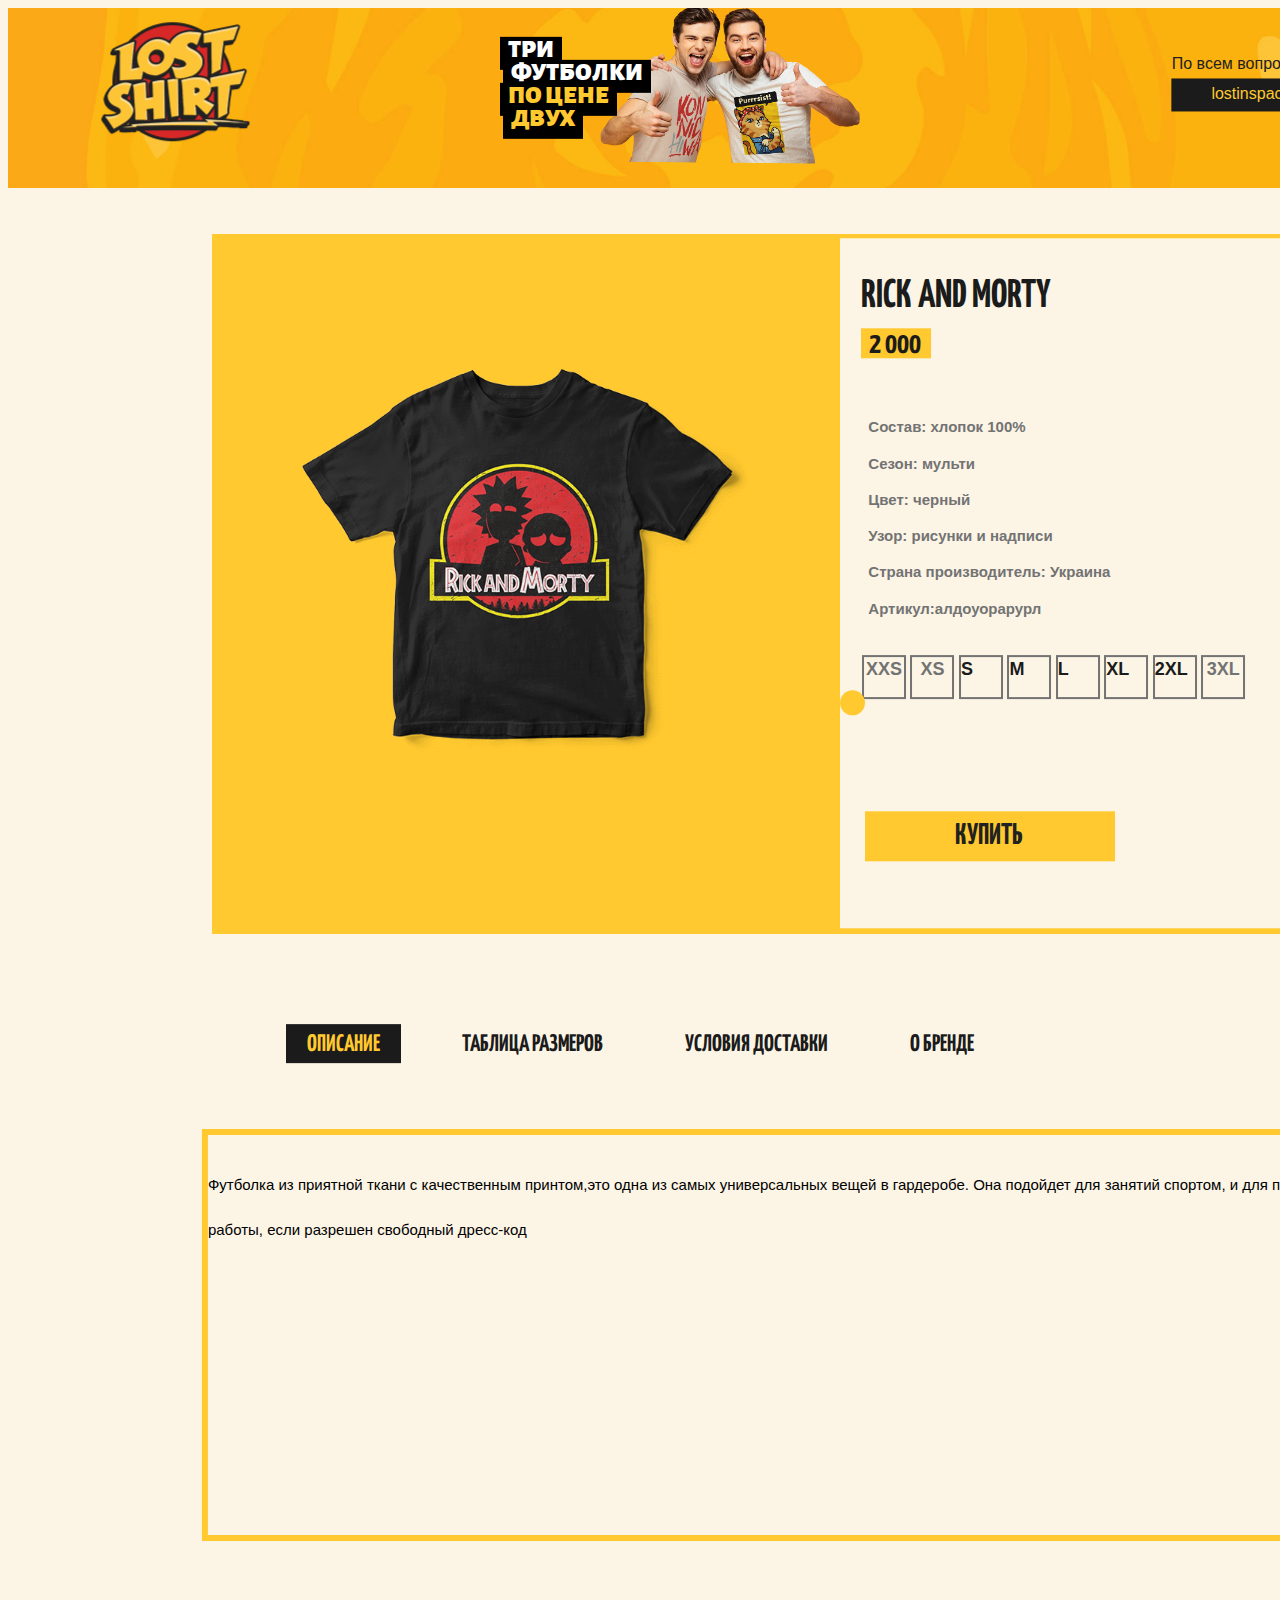
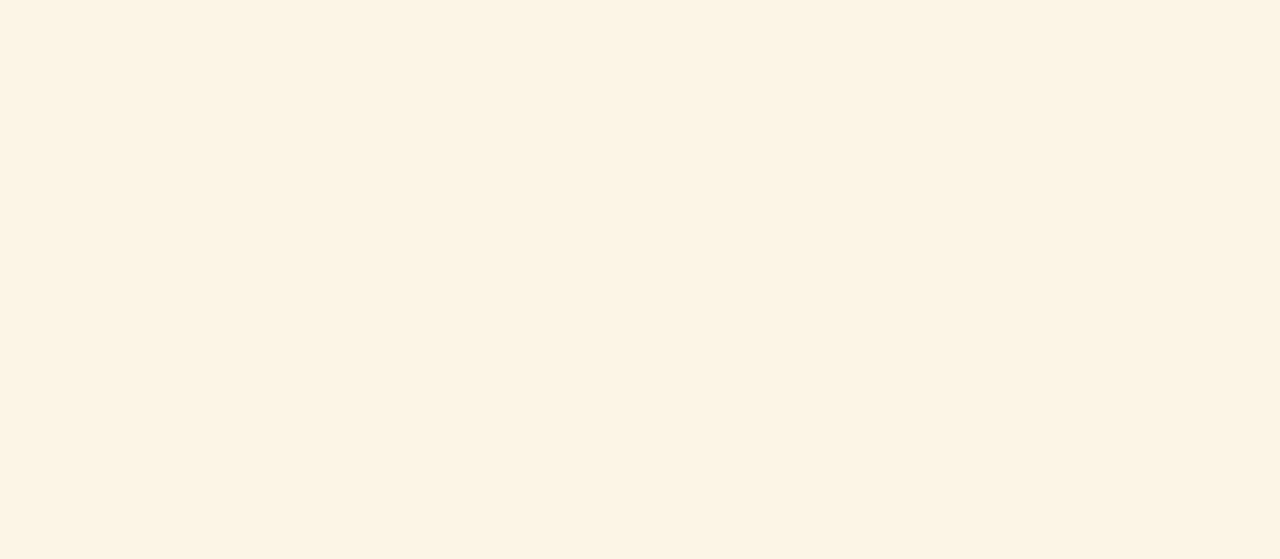
==== page2.html @ 2f32366f "first commit" ====
<!DOCTYPE html>
<html lang="en">
<head>
    <meta charset="UTF-8">
    <meta name="viewport" content="1440">
    <title>Home page</title>
    <link rel="stylesheet" href="https://necolas.github.io/normalize.css/8.0.1/normalize.css">
    <link href="https://fonts.googleapis.com/css?family=Roboto:400,700&amp: subset=cyrillic">
    <link href="https://fonts.googleapis.com/css?family=Yanone+Kaffeesatz:400,700&amp:subset=cyrillic" rel="stylesheet">
    <link rel="stylesheet" href="./page2.css">
</head>

<body>
    <div class="wrapper">
    <section class="hero">
        <header class="header">
            <a href="" class="logo">
              <img src="/img/web-ready/content/logos/tinified/logo-main.png" class="logo__pic" alt="lost shirt logo"> 
           </a>
                <a href="mailto:loststinspace@mail.ru" class="mail">
                <div class="mail__title">По всем вопросам пишите на:</div>
                <div class="mail__content">lostinspace@mail.ru</div>
            </a>
        </header>
        <div class="hero__content">
           <ul class="fade-slider">
             <li class="fade-slider__item">
                <img src="./img/web-ready/decor/header-guys.png" class="man-img">
                 <div class="fade-slider__text">
                    <h1 class="lined-text2">
                        <span class="lined-text__word2">три</span>
                        <span class="lined-text__word2">футболки</span>
                        <span class="lined-text__word2 lined-text__word2--color-yellow">по цене</span>
                        <span class="lined-text__word2 lined-text__word2--color-yellow">двух</span>
                   </h1>
                 </div>
             </li>
         </ul>
        </div>
    </section>
    <section class="buy">
        <ul class="buy-tshirts">
            <li class="buy--tshirts">
                <img src="./img/web-ready/tshirts/tshirt_07.png" class="rick-tshirts">
                <div class="buy-tshirt--choce"></div>
            </li>
        </ul>
        <ul class="buy-tshirt-choce">
            <li class="buy--tshirts-choise">
                <div class="rick-price">
                    <div class="rick-price-amount">2 000</div>
                </div>
                <div class="buy--tshirts--choise">
                    <h1 class="buy-text">
                        <span class="buy-text__word">rick and morty</span>
                    </h1>
                    <h2 class="buy--text">
                        <span class="buy--text__word">Состав: хлопок 100%</span>
                        <span class="buy--text__word">Сезон: мульти</span>
                        <span class="buy--text__word">Цвет: черный</span>
                        <span class="buy--text__word">Узор: рисунки и надписи</span>
                        <span class="buy--text__word">Страна производитель: Украина</span>
                        <span class="buy--text__word">Артикул:алдоуорарурл</span>
                    </h2>
                    <ul class="size-table">
                            <li class="size-choise-no">
                                <a href="#" class="size-no">XXS</a>
                            </li>
                            <li class="size-choise-no">
                                <a href="#" class="size-no">XS</a>
                            </li>
                            <li class="size-choise size-choise-active">
                                <a href="#" data-size = "S" class="size">S</a>
                            </li>
                            <li class="size-choise size-choise-active">
                                <a href="#" data-size = "M" class="size">M</a>
                            </li>
                            <li class="size-choise size-choise-active">
                                <a href="#" data-size = "L" class="size">L</a>
                            </li>
                            <li class="size-choise size-choise-active">
                                <a href="#" data-size = "XL" class="size">XL</a>
                            </li>
                            <li class="size-choise size-choise-active">
                                <a href="#" data-size = "2XL" class="size">2XL</a>
                            </li>
                            <li class="size-choise-no">
                                <a href="#" class="size-no">3XL</a>
                            </li>
                    </ul>
                 </div>
                 <div class="circle">
                    <span></span>
                    <span></span>
                    <span></span>
                    <span></span>
                    <span></span>
                 </div>
                    <div class="btn-buy">
                        <h1 class="btn-text">
                            <span class="btn-buy-text">Купить</span>
                        </h1>
                    </div>
             </div>
         </li>
        </ul>
    </section>
    <section class="menu-filter">
        <div class="menu-conteiner">
            <ul class="menu">
                <li class="menu-item menu-item-active">
                    <a href="#"  data-filter = "description" class="menu-link">Описание</a>
                </li>
                <li class="menu-item">
                    <a href="#" data-filter = "table" class="menu-link">Таблица размеров</a>
                </li>
                <li class="menu-item">
                    <a href="#" data-filter = "terms" class="menu-link">Условия доставки</a>
                </li>
                <li class="menu-item">
                    <a href="#" data-filter = "brand" class="menu-link">О бренде</a>
                </li>
            </ul>
        </div>
        <ul class="inf">
            <li class="inf-tshirts">
                <h1 class="inf-tshirts_logo">
                    <span class="inf-general">Футболка из приятной ткани с качественным принтом,это одна из самых универсальных вещей в гардеробе. Она подойдет для занятий спортом, и для прогулок, и для работы, если разрешен свободный дресс-код</span>

                </h1>
            </li>
        </ul>
    </section>
    <script src="./scripts/size-choise.js"></script>
    <script src="./scripts/menu.js"></script>

</body>
---- page2.css ----
@font-face {
    font-family: 'alegreya';
    src: url('./fonts/alegreyasanssc-black-webfont.woff2') format('woff2'),
         url('./fonts/alegreyasanssc-black-webfont.woff') format('woff');
    font-weight: normal;
    font-style: normal;
}

 
 
 
 :root {
    --yellow: #ffc92f;
    --red: #d82727;
    --black: #1b1b1b;
    --white:#fff;
    --titlesFont: 'Yanone Kaffeesatz', Arial, sans-serif;
}



html,
body { 
   height:100%;
}
.wrapper{ 
    overflow: hidden;
    min-width: 1440px;
}

.container {
   margin: 0 auto;
   width: 1300px;
}

body {
   font: 16px / 1.42 "Roboto", Arial, sans-serif; 
   color: #212121;
   -webkit-font-smoothing:antialiased;
   -moz-osx-font-smoothinng: grayscale;
   background: #fcf5e6;
}

ul{
   margin: 0;
   padding: 0;
}

ul > li {
   list-style: none;
}

.hero {
   height:20vh;
   min-height: 30px;
   background: url('./img/web-ready/bg/hero.jpg') center center / cover no-repeat; 
   position: relative;
   margin-bottom: 130px;

}


.header {
   width:1290px;
   margin: 0 auto;
   display: flex;
   justify-content: space-between;
   align-items: center;
   padding-top: 27px;

}

.mail {
   text-decoration: none;
   text-align: center;
   color:inherit;
   transform: translate(10%, -30%);
}
.mail__title {
   margin-bottom:3px;
}

.mail__content {
   background: var(--black);
   color: var(--yellow);
   font-size: 16px;
   padding: 5px 10px;
}
.hero__content {
   position:absolute;
   top:50%;
   left:50%;
   transform: translate(-50%, -50%);
   width:1140px;
   height:72%;
}
.man-img {
   height:159px;
   width: 260px;
   transform: translateX(170%) translateY(-18%);
   flex:1;
   overflow: hidden;
   position: relative; }

.logo__pic {
   transform: translate(10%, -12%);
}

.lined-text2 {
   font-family: "alegreya", Arial, sans-serif;
   color: #fff;
   font-size: 25px;
   text-transform: uppercase;
   line-height: 1;
   display: flex;
   flex-direction: column;
   align-items: flex-start;
   transform: translateX(30%) translateY(-183%);

}

.lined-text__word2 {
   background: #000;
   padding: 0 8px 8px ;
   margin-top: -10px;
  
}
.lined-text__word2--color-yellow {
   color: var(--yellow);
}

.lined-text__word2:nth-child(2n) {
   margin-left: 3px;
}
.buy-tshirts {
   background: var(--yellow);
   width: 1200px;
   height:700px;
   transform: translateX(17%) translateY(-12%);
}
.buy--tshirts-choise {
   background:#fcf5e6;
   width: 566px;
   height:690px ;
   transform: translateX(147%) translateY(-113%);
}

.rick-tshirts {
   width: 450px;
   height: 400px;
   transform: translateX(20%) translateY(30%);
}

.buy-text {
   font-family: var(--titlesFont);
   text-transform: uppercase;
	padding:4px 21px 1px 21px;
   color:var(--black);
   font-size: 40px;
   font-weight: bold;
   display: inline-block;
   text-decoration: none;
}
.rick-price {
   position: absolute;
   width: 70px;
   height: 30px;
   background: #ffc92f;
   transform: translateX(30%) translateY(300%);
}
.rick-price-amount {
   font-family: var(--titlesFont);
   text-transform: uppercase;
   color:var(--black);
   font-size: 30px;
   font-weight: bold;
   display: inline-block;
   text-decoration: none;
   transform: translateX(15%) translateY(-10%);
}
.buy--text__word {
   color:#737373;
   font-size: 15px;
   text-decoration: none;
   display: block;
   transform: translateX(5%) translateY(200%);
   margin-bottom: 15px;
}
.size-choise {
   width: 40px;
   height: 40px;
   border: #737373;
   border-style: solid;
   border-width: 2px;
   display:inline-block;
   margin-top: 50px;
   transform: translateX(50%) translateY(20%);
}
.size {
   color:var(--black);
   text-decoration: none;
   text-transform: uppercase;
   font-weight: bold;
   font-size: 18px;
}
.size-no {
   color:#737373;
   text-decoration: none;
   text-transform: uppercase;
   font-size: 18px;
   font-weight: bold;
   text-align: center;
  
}

.size-choise:hover {
   color:var(--black);
   background: var(--yellow);
}
.size-choise-active .size-choise {
   color:var(--black);
   background: var(--yellow);
}

.size-choise-no {
   width: 40px;
   height: 40px;
   border: #737373;
   border-width: 2px;
   border-style: solid;
   display:inline-block;
   margin-top: 50px;
   text-align: center;
   transform: translateX(50%) translateY(20%);
}

.circle {
   position:relative;
   width:25px;
   height:25px;
   background: var(--yellow);
   border-radius: 50%;
}

.circle::after {
   content: '';
   position: absolute;
   top: 15px;
   right: 15px;
   bottom:15px;
   left:15px;
   background: #000;
}

.btn-text {
   width: 250px;
   height: 50px;
   background: var(--yellow);
   transform: translateX(10%) translateY(150%);
}

.btn-buy-text {
   text-decoration: none;
   font-family: var(--titlesFont);
   text-transform: uppercase;
   font-size: 30px;
   font-weight: bold;
   text-align: center;
  justify-content: center;
  margin-left: 90px;
}

.btn-text:hover {
   background:var(--red);
}
.btn-buy-text:hover {
   color:#fff;
}


.menu {
   display: flex;
   align-items: center;
   justify-content: center;
   transform: translateX(0%) translateY(-1750%);
  
}

.menu-item {
   margin-right: 40px;
}

.menu-item:last-child {
   margin-right: 0;
}

.menu-link{
   font-family: var(--titlesFont);
   text-transform: uppercase;
   padding:4px 21px 1px 21px;
   color:var(--black);
   font-size: 24px;
   font-weight: bold;
   display: inline-block;
   text-decoration: none;
}

.menu-link:hover {
   color:var(--red);
}

.menu-item-active .menu-link {
   color:var(--yellow);
   background:var(--black);
}

.inf {
   width:1200px;
   height: 400px;
   color: #fcf5e6;
   border: var(--yellow);
   border-width: 6px;
   border-style: solid;
   transform: translateX(16%) translateY(-150%);

}

.inf-general {
   color: #000;
   font-size: 15px;
   font-weight:100;
}
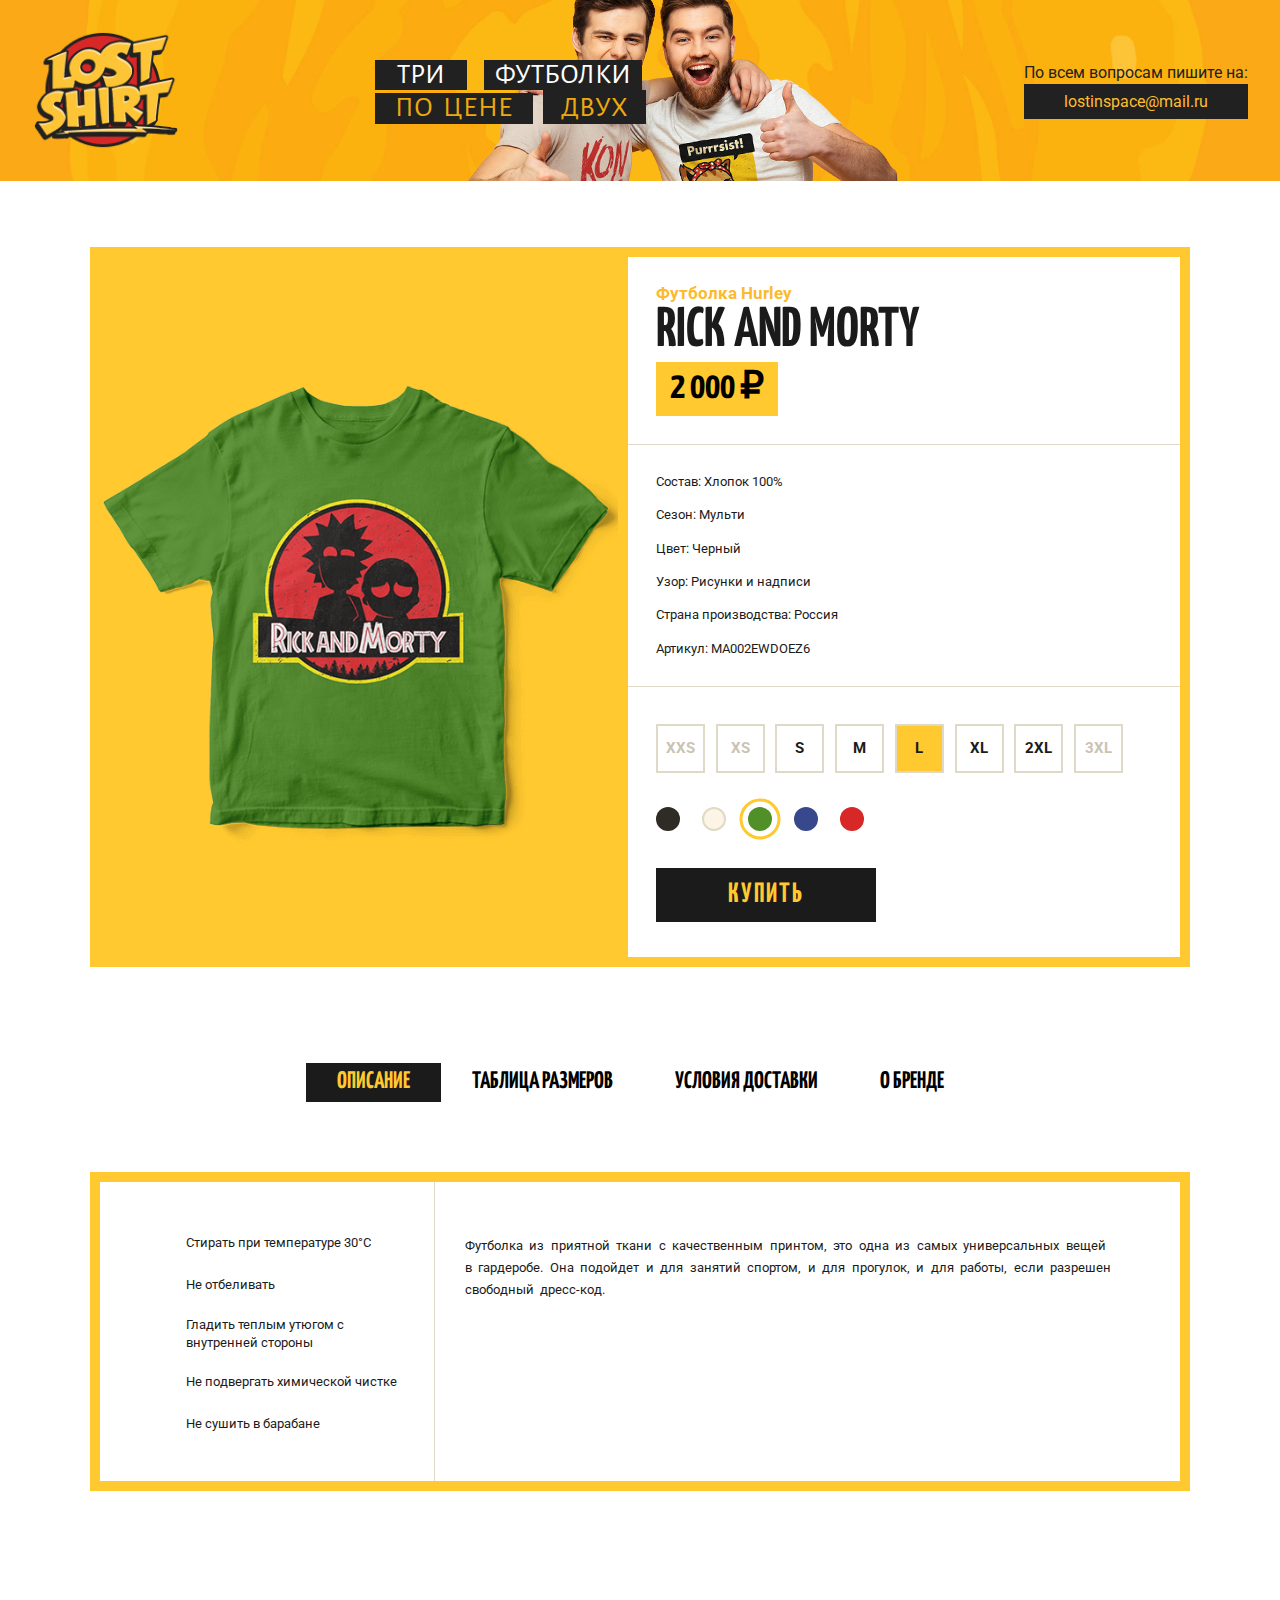
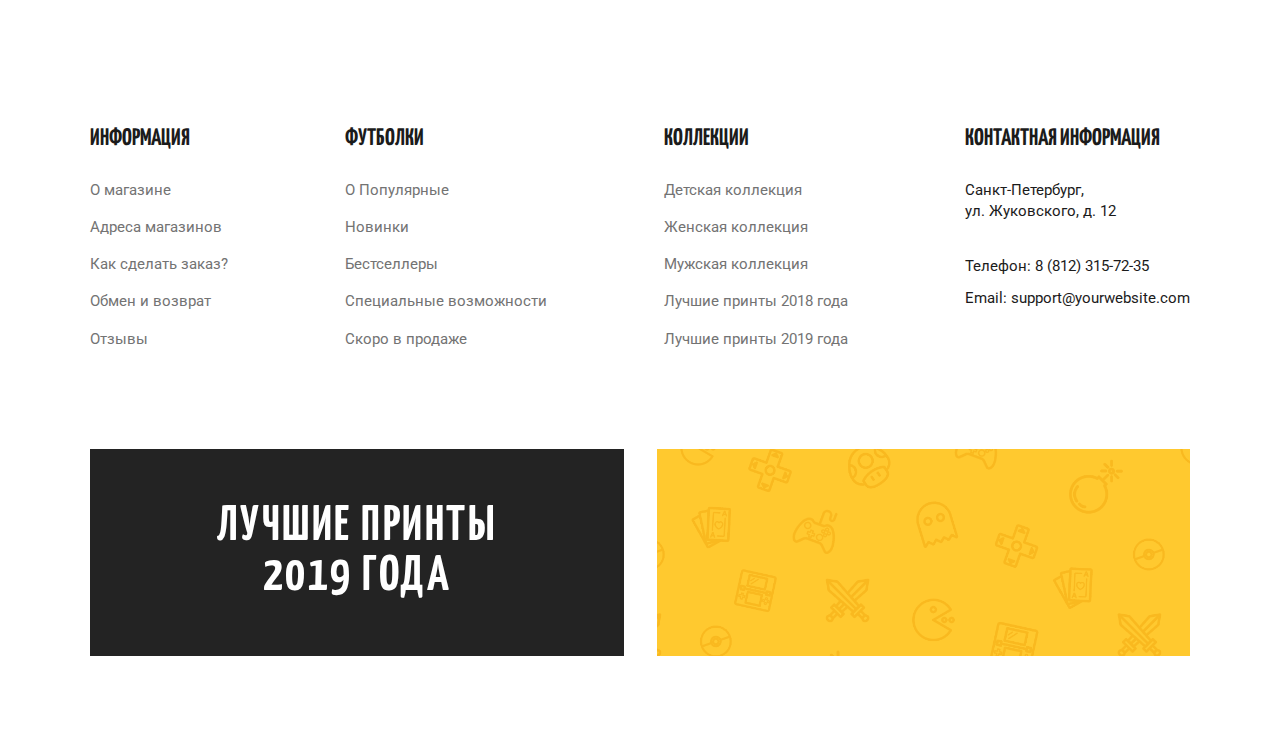
==== commit 7c009d95: "second page" ====
--- a/page2.html
+++ b/page2.html
@@ -1,138 +1,426 @@
+
 <!DOCTYPE html>
-<html lang="en">
+<html lang="ru">
 <head>
     <meta charset="UTF-8">
-    <meta name="viewport" content="1440">
-    <title>Home page</title>
-    <link rel="stylesheet" href="https://necolas.github.io/normalize.css/8.0.1/normalize.css">
-    <link href="https://fonts.googleapis.com/css?family=Roboto:400,700&amp: subset=cyrillic">
-    <link href="https://fonts.googleapis.com/css?family=Yanone+Kaffeesatz:400,700&amp:subset=cyrillic" rel="stylesheet">
+    <meta name="viewport" content="width=device-width, initial-scale=1.0">
+    <link rel="shortcut icon" href="./img/web-ready/content/logos/logo-main.png" type="image/x-icon">
+    <title>Lost Shirt</title>
     <link rel="stylesheet" href="./page2.css">
 </head>
-
 <body>
-    <div class="wrapper">
-    <section class="hero">
-        <header class="header">
-            <a href="" class="logo">
-              <img src="/img/web-ready/content/logos/tinified/logo-main.png" class="logo__pic" alt="lost shirt logo"> 
-           </a>
-                <a href="mailto:loststinspace@mail.ru" class="mail">
-                <div class="mail__title">По всем вопросам пишите на:</div>
-                <div class="mail__content">lostinspace@mail.ru</div>
-            </a>
-        </header>
-        <div class="hero__content">
-           <ul class="fade-slider">
-             <li class="fade-slider__item">
-                <img src="./img/web-ready/decor/header-guys.png" class="man-img">
-                 <div class="fade-slider__text">
-                    <h1 class="lined-text2">
-                        <span class="lined-text__word2">три</span>
-                        <span class="lined-text__word2">футболки</span>
-                        <span class="lined-text__word2 lined-text__word2--color-yellow">по цене</span>
-                        <span class="lined-text__word2 lined-text__word2--color-yellow">двух</span>
-                   </h1>
-                 </div>
-             </li>
-         </ul>
+<div class="wrapper">
+    <div class="wrapper__content">
+        <section class="section section-hero" id='heroSection' style="background: url(./img/web-ready/bg/hero.jpg) center center / cover no-repeat;">
+            <div class="container">
+                <header class="header" id="header--page2">
+                    <a href="./index.html" class="logo">
+                        <img src="./img/web-ready/content/logos/tinified/logo-main.png" class="logo__img" alt="Lost Shirt logo">
+                    </a>
+                    <div class="decor">
+                        <div class="decor__text-wrap">
+                            <div class="decor__text">Три</div>
+                            <div class="decor__text">Футболки</div>
+                            <div class="decor__text">По цене</div>
+                            <div class="decor__text">Двух</div>
+                        </div>
+                        <div class="decor__img">
+                            <img src="./img/web-ready/decor/header-guys.png" alt="T-shirt for guys">
+                        </div>
+                    </div>
+                    <a href="mailto:lostinspace@mail.ru" class="mail">
+                        <div class="mail__text">По всем вопросам пишите на:</div>
+                        <div class="mail__adresse">lostinspace@mail.ru</div>
+                    </a>
+                </header>
+            </div>
+        </section>
+        <section class="section product-section">
+            <div class="container">
+                <div class="product">
+                    <div class="product__photo">
+                        <img src="./img/web-ready/tshirts/tshirt_09.png" alt="black t-shirt" class="product__img">
+                    </div>
+                    <div class="product__info">
+                        <div class="product__head">
+                            <h3 class="product__name">Футболка Hurley</h3>
+                            <div class="product__title">Rick and morty</div>
+                            <div class="product__price">2 000 ₽</div>
+                        </div>
+                        <ul class='product-desc__list'>
+                            <li class="product-desc__item">Состав: Хлопок 100%</li>
+                            <li class="product-desc__item">Сезон: Мульти</li>
+                            <li class="product-desc__item">Цвет: Черный</li>
+                            <li class="product-desc__item">Узор: Рисунки и надписи</li>
+                            <li class="product-desc__item">Страна производства: Россия</li>
+                            <li class="product-desc__item">Артикул: MA002EWDOEZ6</li>
+                        </ul>
+                        <div class="product__footer">
+                            <ul class="product-size__list">
+                                <li class="product-size__item"><span class="product-size__val ">xxs</span></li>
+                                <li class="product-size__item"><span class="product-size__val ">xs</span></li>
+                                <li class="product-size__item product-size__item--active"><span class="product-size__val">s</span></li>
+                                <li class="product-size__item product-size__item--active"><span class="product-size__val">m</span></li>
+                                <li class="product-size__item product-size__item--active product-size__item--choice"><span class="product-size__val">l</span></li>
+                                <li class="product-size__item product-size__item--active"><span class="product-size__val">xl</span></li>
+                                <li class="product-size__item product-size__item--active"><span class="product-size__val">2xl</span></li>
+                                <li class="product-size__item"><span class="product-size__val ">3xl</span></li>
+                            </ul>
+                            <ul class="product-color__list">
+                                <li class="product-color__item black"></li>
+                                <li class="product-color__item white"></li>
+                                <li class="product-color__item green product-color__item--active"></li>
+                                <li class="product-color__item blue"></li>
+                                <li class="product-color__item red"></li>
+                            </ul>
+                            <a href="#" class="btn product__btn">Купить</a>
+                        </div>
+                    </div>
+                </div>
+            </div>
+        </section>
+        <section class="section section-info">
+            <div class="container">
+                <div class="tabs">
+                    <ul class="tabs__list">
+                        <li class="tabs__item">    <!--  in JS on click + tabs__item--active    -->
+                            <a href="#" id="infoDesc" class="tabs__link tabs__link--active">
+                                Описание
+                            </a>
+                        </li>
+                        <li class="tabs__item">
+                            <a href="#" id="infoTabl" class="tabs__link ">
+                                Таблица размеров
+                            </a>
+                        </li>
+                        <li class="tabs__item">
+                            <a href="#" id='infDeliv' class="tabs__link">
+                                <p>Условия доставки</p>
+                            </a>
+                        </li>
+                        <li class="tabs__item ">
+                            <a href="#" id="infBrand" class="tabs__link">
+                                <p>О бренде</p>
+                            </a>
+                        </li>
+                    </ul>
+                </div>
+                <div class="info__content">
+                    <div class="info-wrap info__desc-wrap info__visible">
+                        <ul class="info__list">
+                            <li class="info__item">
+                                <div class="info__pic">
+                                    <svg class="info__img">
+                                        <use xlink:href="./img/icons-sprite.svg#washing_01"></use>
+                                    </svg>
+                                </div>
+                                <div class="info__desc">Стирать при температуре 30°С</div>
+                            </li>
+                            <li class="info__item">
+                                <div class="info__pic">
+                                    <svg class="info__img">
+                                        <use xlink:href="./img/icons-sprite.svg#washing_02"></use>
+                                    </svg>
+                                </div>
+                                <div class="info__desc">Не отбеливать</div>
+                            </li>
+                            <li class="info__item">
+                                <div class="info__pic" style="width: 35px;">
+                                    <svg class="info__img">
+                                        <use xlink:href="./img/icons-sprite.svg#washing_03"></use>
+                                    </svg>
+                                </div>
+                                <div class="info__desc">Гладить теплым утюгом
+                                    с внутренней стороны</div>
+                            </li>
+                            <li class="info__item">
+                                <div class="info__pic">
+                                    <svg class="info__img">
+                                        <use xlink:href="./img/icons-sprite.svg#washing_04"></use>
+                                    </svg>
+                                </div>
+                                <div class="info__desc">Не подвергать химической чистке</div>
+                            </li>
+                            <li class="info__item">
+                                <div class="info__pic">
+                                    <svg class="info__img">
+                                        <use xlink:href="./img/icons-sprite.svg#washing_05"></use>
+                                    </svg>
+                                </div>
+                                <div class="info__desc">Не сушить в барабане</div>
+                            </li>
+                        </ul>
+                        <div class="info__text">
+                            <p>
+                                Футболка из приятной ткани с качественным принтом, это одна из самых универсальных вещей
+                                в гардеробе. Она подойдет и для занятий спортом, и для прогулок, и для работы, если разрешен свободный дресс-код.
+                            </p>
+                        </div>
+                    </div>
+                    <div class="info-wrap info__tables-wrap ">
+                        <div class="info__left">
+                            <div class="info__pic-table">
+                                <img src="./img/web-ready/tshirts/tshirt_00.png" alt="tshirt size" class="info__img">
+                            </div>
+                            <ul class="info__list-tables">
+                                <li class="info__item-tables">
+                                    <p>1.</p>
+                                    <p>Измерьте ширину, см. (от подмышки до подмышки)</p>
+                                </li>
+                                <li class="info__item-tables">
+                                    <p>2.</p><p>Измерьте длину, см. (от верзней точки плеча до низа)</p>
+                                </li>
+                                <li class="info__item-tables"><p>
+                                    3.</p><p>Сверьте данные с таблицей</p>
+                                </li>
+                            </ul>
+                        </div>
+                        <div class="info__right">
+                            <table>
+                                <thead>
+                                <tr>
+                                    <th class='tables__title'>Мужское</th>
+                                    <th></th>
+                                    <th>XS</th>
+                                    <th>S</th>
+                                    <th>M</th>
+                                    <th>L</th>
+                                    <th>XL</th>
+                                    <th>2XL</th>
+                                    <th>3XL</th>
+                                </tr>
+                                </thead>
+                                <tr>
+                                    <td class='tables__title'>Размер RUS</td>
+                                    <td></td>
+                                    <td>44</td>
+                                    <td>46</td>
+                                    <td>48</td>
+                                    <td>50</td>
+                                    <td>52</td>
+                                    <td>54</td>
+                                    <td>56</td>
+                                </tr>
+                                <tr>
+                                    <td class='tables__title'>Ширина, см</td>
+                                    <td></td>
+                                    <td>46</td>
+                                    <td>48</td>
+                                    <td>50</td>
+                                    <td>52</td>
+                                    <td>54</td>
+                                    <td>56</td>
+                                    <td>58</td>
+                                </tr>
+                                <tr>
+                                    <td class='tables__title'>Длина, см</td>
+                                    <td></td>
+                                    <td>65</td>
+                                    <td>67</td>
+                                    <td>68</td>
+                                    <td>71</td>
+                                    <td>74</td>
+                                    <td>74</td>
+                                    <td>74</td>
+                                </tr>
+                                <thead>
+                                <tr>
+                                    <th class='tables__title'>Женские</th>
+                                    <th>XXS</th>
+                                    <th>XS</th>
+                                    <th>S</th>
+                                    <th>M</th>
+                                    <th>L</th>
+                                    <th>XL</th>
+                                    <th>2XL</th>
+                                    <th>3XL</th>
+                                </tr>
+                                </thead>
+                                <tbody>
+                                <tr>
+                                    <td class='tables__title'>Размер RUS</td>
+                                    <td>36-38</td>
+                                    <td>38-40</td>
+                                    <td>40-42</td>
+                                    <td>42-44</td>
+                                    <td>44-46</td>
+                                    <td>46-48</td>
+                                    <td>48-50</td>
+                                    <td>50-52</td>
+                                </tr>
+                                <tr>
+                                    <td class='tables__title'>Ширина, см</td>
+                                    <td>38</td>
+                                    <td>40</td>
+                                    <td>42</td>
+                                    <td>44</td>
+                                    <td>46</td>
+                                    <td>48</td>
+                                    <td>50</td>
+                                    <td>52</td>
+                                </tr>
+                                <tr>
+                                    <td class='tables__title'>Длина, см</td>
+                                    <td>61</td>
+                                    <td>61</td>
+                                    <td>62</td>
+                                    <td>64</td>
+                                    <td>64</td>
+                                    <td>64</td>
+                                    <td>64</td>
+                                    <td>64</td>
+                                </tr>
+                                <tr>
+                                    <td class='tables__title'>Обхват груди, см</td>
+                                    <td>68-76</td>
+                                    <td>76-80</td>
+                                    <td>80-84</td>
+                                    <td>84-88</td>
+                                    <td>88-92</td>
+                                    <td>92-96</td>
+                                    <td>96-100</td>
+                                    <td>100-104</td>
+                                </tr>
+                                </tbody>
+                            </table>
+                        </div>
+                    </div>
+                    <div class="info-wrap info__delivery-wrap ">
+                        <div class="info__list">
+                            <div class="info__item">
+                                <div class="info__pic">
+                                    <img src="./img/web-ready/content/logos/tinified/express.png" class="info__img" alt='express delivery'></img>
+                                </div>
+                            </div>
+                        </div>
+                        <div class="info__text">
+                            <p>
+                                Доставка по России и странам Ближнего Зарубежья ( Украина, Белоруссия, Молдавия, Польша, Эстония, Болгария, Румыния, Чехия, Словакия, Венгрия и т.д.) всего 400 руб.
+                            </p>
+                            <p>
+                                Мы так же доставляем в США, Японию, Австралию, Англию, Италию, Исранию и т.д., стоимость доставки около 600 руб.
+                            </p>
+                            <p>
+                                (Цена приведена для ориентира и может отличаться в зависимости от дальности и веса посылки)
+                            </p>
+                        </div>
+                    </div>
+                    <div class="info-wrap info__brand-wrap">
+                        <div class="info__list">
+                            <div class="info__item">
+                                <div class="info__pic">
+                                    <img src="./img/web-ready/content/logos/tinified/harley.png" class="info__img" alt='harly logo'></img>
+                                </div>
+                            </div>
+                        </div>
+                        <div class="info__text">
+                            <p>
+                                Марка Harly основана на любви к океану с его постоянством в этом изменчивом мире. Она осуществляет мечты молодого поколения, сочетая музыку и исскусство в дизайне одежды, обуви и аксессуаров. Наполненная духом пляжной культуры продукция Harly предлагает новое восприятие комфорта и индивидуальности. Harly выбирает только тот, кто страстно влюблен в свободу.
+                            </p>
+                        </div>
+                    </div>
+                </div>
+            </div>
+        </section>
+    </div>
+    <footer class="footer">
+        <div class="container footer__contaoner">
+            <nav class="site-menu">
+                <ul class="site-menu__sections">
+                    <li class="site-menu__col">
+                        <h3 class="site-menu__title">Информация</h3>
+                        <ul class="site-menu-list">
+                            <li class="site-menu__item">
+                                <a href="#" class="site-menu__link">О магазине</a>
+                                <a href="#" class="site-menu__link">Адреса магазинов</a>
+                                <a href="#" class="site-menu__link">Как сделать заказ?</a>
+                                <a href="#" class="site-menu__link">Обмен и возврат</a>
+                                <a href="#" class="site-menu__link">Отзывы</a>
+                            </li>
+                        </ul>
+                    </li>
+                    <li class="site-menu__col">
+                        <h3 class="site-menu__title">Футболки</h3>
+                        <ul class="site-menu-list">
+                            <li class="site-menu__item">
+                                <a href="#" class="site-menu__link">О Популярные</a>
+                                <a href="#" class="site-menu__link">Новинки</a>
+                                <a href="#" class="site-menu__link">Бестселлеры</a>
+                                <a href="#" class="site-menu__link">Специальные возможности</a>
+                                <a href="#" class="site-menu__link">Скоро в продаже</a>
+                            </li>
+                        </ul>
+                    </li>
+                    <li class="site-menu__col">
+                        <h3 class="site-menu__title">Коллекции</h3>
+                        <ul class="site-menu-list">
+                            <li class="site-menu__item">
+                                <a href="#" class="site-menu__link">Детская коллекция</a>
+                                <a href="#" class="site-menu__link">Женская коллекция</a>
+                                <a href="#" class="site-menu__link">Мужская коллекция</a>
+                                <a href="#" class="site-menu__link">Лучшие принты 2018 года</a>
+                                <a href="#" class="site-menu__link">Лучшие принты 2019 года</a>
+                            </li>
+                        </ul>
+                    </li>
+                    <li class="site-menu__col">
+                        <h3 class="site-menu__title">Контактная информация</h3>
+                        <div class="site-menu__text">
+                            <div class="site-menu__text-row">Санкт-Петербург,</div>
+                            <div class="site-menu__text-row">ул. Жуковского, д. 12</div>
+                        </div>
+                        <div class="site-menu__text">
+                            <a href="tel:+78123157235" class="site-menu__text-row">Телефон: 8 (812) 315-72-35</a>
+                            <a href="mailto:support@yourwebsite.com" class="site-menu__text-row">Email: support@yourwebsite.com</a>
+                        </div>
+                    </li>
+                </ul>
+            </nav>
+            <section class="extras">
+                <div class="extras__col">
+                    <a href="" class="extras__best">Лучшие принты 2019 года</a></div>
+                <div class="extras__col">
+                    <div class="extras__col-socials" style="    background: url(./img/web-ready/bg/pattern.png) center center / 500px;">
+                        <ul class="socials__list">
+                            <li class="socials__item">
+                                <a href="#" class="socials__link">
+                                    <svg class="socials__img">
+                                        <use xlink:href="./img/icons-sprite.svg#fb"></use>
+                                    </svg>
+                                </a>
+                            </li>
+                            <li class="socials__item">
+                                <a href="#" class="socials__link">
+                                    <svg class="socials__img">
+                                        <use xlink:href="./img/icons-sprite.svg#twitter"></use>
+                                    </svg>
+                                </a>
+                            </li>
+                            <li class="socials__item">
+                                <a href="#" class="socials__link">
+                                    <svg class="socials__img">
+                                        <use xlink:href="./img/icons-sprite.svg#insta"></use>
+                                    </svg>
+                                </a>
+                            </li>
+                            <li class="socials__item">
+                                <a href="#" class="socials__link">
+                                    <svg class="socials__img">
+                                        <use xlink:href="./img/icons-sprite.svg#pin"></use>
+                                    </svg>
+                                </a>
+                            </li>
+                        </ul>
+                    </div>
+                </div>
+            </section>
         </div>
-    </section>
-    <section class="buy">
-        <ul class="buy-tshirts">
-            <li class="buy--tshirts">
-                <img src="./img/web-ready/tshirts/tshirt_07.png" class="rick-tshirts">
-                <div class="buy-tshirt--choce"></div>
-            </li>
-        </ul>
-        <ul class="buy-tshirt-choce">
-            <li class="buy--tshirts-choise">
-                <div class="rick-price">
-                    <div class="rick-price-amount">2 000</div>
-                </div>
-                <div class="buy--tshirts--choise">
-                    <h1 class="buy-text">
-                        <span class="buy-text__word">rick and morty</span>
-                    </h1>
-                    <h2 class="buy--text">
-                        <span class="buy--text__word">Состав: хлопок 100%</span>
-                        <span class="buy--text__word">Сезон: мульти</span>
-                        <span class="buy--text__word">Цвет: черный</span>
-                        <span class="buy--text__word">Узор: рисунки и надписи</span>
-                        <span class="buy--text__word">Страна производитель: Украина</span>
-                        <span class="buy--text__word">Артикул:алдоуорарурл</span>
-                    </h2>
-                    <ul class="size-table">
-                            <li class="size-choise-no">
-                                <a href="#" class="size-no">XXS</a>
-                            </li>
-                            <li class="size-choise-no">
-                                <a href="#" class="size-no">XS</a>
-                            </li>
-                            <li class="size-choise size-choise-active">
-                                <a href="#" data-size = "S" class="size">S</a>
-                            </li>
-                            <li class="size-choise size-choise-active">
-                                <a href="#" data-size = "M" class="size">M</a>
-                            </li>
-                            <li class="size-choise size-choise-active">
-                                <a href="#" data-size = "L" class="size">L</a>
-                            </li>
-                            <li class="size-choise size-choise-active">
-                                <a href="#" data-size = "XL" class="size">XL</a>
-                            </li>
-                            <li class="size-choise size-choise-active">
-                                <a href="#" data-size = "2XL" class="size">2XL</a>
-                            </li>
-                            <li class="size-choise-no">
-                                <a href="#" class="size-no">3XL</a>
-                            </li>
-                    </ul>
-                 </div>
-                 <div class="circle">
-                    <span></span>
-                    <span></span>
-                    <span></span>
-                    <span></span>
-                    <span></span>
-                 </div>
-                    <div class="btn-buy">
-                        <h1 class="btn-text">
-                            <span class="btn-buy-text">Купить</span>
-                        </h1>
-                    </div>
-             </div>
-         </li>
-        </ul>
-    </section>
-    <section class="menu-filter">
-        <div class="menu-conteiner">
-            <ul class="menu">
-                <li class="menu-item menu-item-active">
-                    <a href="#"  data-filter = "description" class="menu-link">Описание</a>
-                </li>
-                <li class="menu-item">
-                    <a href="#" data-filter = "table" class="menu-link">Таблица размеров</a>
-                </li>
-                <li class="menu-item">
-                    <a href="#" data-filter = "terms" class="menu-link">Условия доставки</a>
-                </li>
-                <li class="menu-item">
-                    <a href="#" data-filter = "brand" class="menu-link">О бренде</a>
-                </li>
-            </ul>
-        </div>
-        <ul class="inf">
-            <li class="inf-tshirts">
-                <h1 class="inf-tshirts_logo">
-                    <span class="inf-general">Футболка из приятной ткани с качественным принтом,это одна из самых универсальных вещей в гардеробе. Она подойдет для занятий спортом, и для прогулок, и для работы, если разрешен свободный дресс-код</span>
-
-                </h1>
-            </li>
-        </ul>
-    </section>
-    <script src="./scripts/size-choise.js"></script>
-    <script src="./scripts/menu.js"></script>
-
+    </footer>
+</div>
+<script src='https://cdnjs.cloudflare.com/ajax/libs/jquery/3.5.1/jquery.min.js'></script>
+<script src='./scripts/switchingSize.js'></script>
+<script src="./scripts/switchingColors.js"></script>
+<script src="./scripts/sectionInfo.js"></script>
+<script></script>
 </body>
-  +</html>
--- a/page2.css
+++ b/page2.css
@@ -1,332 +1,1564 @@
-@font-face {
-    font-family: 'alegreya';
-    src: url('./fonts/alegreyasanssc-black-webfont.woff2') format('woff2'),
-         url('./fonts/alegreyasanssc-black-webfont.woff') format('woff');
-    font-weight: normal;
-    font-style: normal;
-}
-
- 
- 
- 
- :root {
-    --yellow: #ffc92f;
-    --red: #d82727;
-    --black: #1b1b1b;
-    --white:#fff;
-    --titlesFont: 'Yanone Kaffeesatz', Arial, sans-serif;
-}
-
-
-
-html,
-body { 
-   height:100%;
-}
-.wrapper{ 
-    overflow: hidden;
-    min-width: 1440px;
-}
+@charset "UTF-8";
+@import url("https://fonts.googleapis.com/css2?family=Alegreya+Sans+SC:wght@900&display=swap");
+@import url("https://fonts.googleapis.com/css2?family=Roboto:ital,wght@0,400;0,700;1,400;1,700&display=swap");
+@import url("https://fonts.googleapis.com/css2?family=Yanone+Kaffeesatz:wght@400;500;600;700&display=swap");
+/* Document
+   ========================================================================== */
+/**
+ * 1. Correct the line height in all browsers.
+ * 2. Prevent adjustments of font size after orientation changes in iOS.
+ */
+html {
+   line-height: 1.15;
+   /* 1 */
+   -webkit-text-size-adjust: 100%;
+   /* 2 */ }
+
+/* Sections
+   ========================================================================== */
+/**
+ * Remove the margin in all browsers.
+ */
+body {
+   margin: 0; }
+
+/**
+ * Render the `main` element consistently in IE.
+ */
+main {
+   display: block; }
+
+/**
+ * Correct the font size and margin on `h1` elements within `section` and
+ * `article` contexts in Chrome, Firefox, and Safari.
+ */
+h1 {
+   font-size: 2em;
+   margin: 0.67em 0; }
+
+/* Grouping content
+   ========================================================================== */
+/**
+ * 1. Add the correct box sizing in Firefox.
+ * 2. Show the overflow in Edge and IE.
+ */
+hr {
+   box-sizing: content-box;
+   /* 1 */
+   height: 0;
+   /* 1 */
+   overflow: visible;
+   /* 2 */ }
+
+/**
+ * 1. Correct the inheritance and scaling of font size in all browsers.
+ * 2. Correct the odd `em` font sizing in all browsers.
+ */
+pre {
+   font-family: monospace, monospace;
+   /* 1 */
+   font-size: 1em;
+   /* 2 */ }
+
+/* Text-level semantics
+   ========================================================================== */
+/**
+ * Remove the gray background on active links in IE 10.
+ */
+a {
+   background-color: transparent; }
+
+/**
+ * 1. Remove the bottom border in Chrome 57-
+ * 2. Add the correct text decoration in Chrome, Edge, IE, Opera, and Safari.
+ */
+abbr[title] {
+   border-bottom: none;
+   /* 1 */
+   text-decoration: underline;
+   /* 2 */
+   -webkit-text-decoration: underline dotted;
+   text-decoration: underline dotted;
+   /* 2 */ }
+
+/**
+ * Add the correct font weight in Chrome, Edge, and Safari.
+ */
+b,
+strong {
+   font-weight: bolder; }
+
+/**
+ * 1. Correct the inheritance and scaling of font size in all browsers.
+ * 2. Correct the odd `em` font sizing in all browsers.
+ */
+code,
+kbd,
+samp {
+   font-family: monospace, monospace;
+   /* 1 */
+   font-size: 1em;
+   /* 2 */ }
+
+/**
+ * Add the correct font size in all browsers.
+ */
+small {
+   font-size: 80%; }
+
+/**
+ * Prevent `sub` and `sup` elements from affecting the line height in
+ * all browsers.
+ */
+sub,
+sup {
+   font-size: 75%;
+   line-height: 0;
+   position: relative;
+   vertical-align: baseline; }
+
+sub {
+   bottom: -0.25em; }
+
+sup {
+   top: -0.5em; }
+
+/* Embedded content
+   ========================================================================== */
+/**
+ * Remove the border on images inside links in IE 10.
+ */
+img {
+   border-style: none; }
+
+/* Forms
+   ========================================================================== */
+/**
+ * 1. Change the font styles in all browsers.
+ * 2. Remove the margin in Firefox and Safari.
+ */
+button,
+input,
+optgroup,
+select,
+textarea {
+   font-family: inherit;
+   /* 1 */
+   font-size: 100%;
+   /* 1 */
+   line-height: 1.15;
+   /* 1 */
+   margin: 0;
+   /* 2 */ }
+
+/**
+ * Show the overflow in IE.
+ * 1. Show the overflow in Edge.
+ */
+button,
+input {
+   /* 1 */
+   overflow: visible; }
+
+/**
+ * Remove the inheritance of text transform in Edge, Firefox, and IE.
+ * 1. Remove the inheritance of text transform in Firefox.
+ */
+button,
+select {
+   /* 1 */
+   text-transform: none; }
+
+/**
+ * Correct the inability to style clickable types in iOS and Safari.
+ */
+button,
+[type=button],
+[type=reset],
+[type=submit] {
+   -webkit-appearance: button; }
+
+/**
+ * Remove the inner border and padding in Firefox.
+ */
+button::-moz-focus-inner,
+[type=button]::-moz-focus-inner,
+[type=reset]::-moz-focus-inner,
+[type=submit]::-moz-focus-inner {
+   border-style: none;
+   padding: 0; }
+
+/**
+ * Restore the focus styles unset by the previous rule.
+ */
+button:-moz-focusring,
+[type=button]:-moz-focusring,
+[type=reset]:-moz-focusring,
+[type=submit]:-moz-focusring {
+   outline: 1px dotted ButtonText; }
+
+/**
+ * Correct the padding in Firefox.
+ */
+fieldset {
+   padding: 0.35em 0.75em 0.625em; }
+
+/**
+ * 1. Correct the text wrapping in Edge and IE.
+ * 2. Correct the color inheritance from `fieldset` elements in IE.
+ * 3. Remove the padding so developers are not caught out when they zero out
+ *    `fieldset` elements in all browsers.
+ */
+legend {
+   box-sizing: border-box;
+   /* 1 */
+   color: inherit;
+   /* 2 */
+   display: table;
+   /* 1 */
+   max-width: 100%;
+   /* 1 */
+   padding: 0;
+   /* 3 */
+   white-space: normal;
+   /* 1 */ }
+
+/**
+ * Add the correct vertical alignment in Chrome, Firefox, and Opera.
+ */
+progress {
+   vertical-align: baseline; }
+
+/**
+ * Remove the default vertical scrollbar in IE 10+.
+ */
+textarea {
+   overflow: auto; }
+
+/**
+ * 1. Add the correct box sizing in IE 10.
+ * 2. Remove the padding in IE 10.
+ */
+[type=checkbox],
+[type=radio] {
+   box-sizing: border-box;
+   /* 1 */
+   padding: 0;
+   /* 2 */ }
+
+/**
+ * Correct the cursor style of increment and decrement buttons in Chrome.
+ */
+[type=number]::-webkit-inner-spin-button,
+[type=number]::-webkit-outer-spin-button {
+   height: auto; }
+
+/**
+ * 1. Correct the odd appearance in Chrome and Safari.
+ * 2. Correct the outline style in Safari.
+ */
+[type=search] {
+   -webkit-appearance: textfield;
+   /* 1 */
+   outline-offset: -2px;
+   /* 2 */ }
+
+/**
+ * Remove the inner padding in Chrome and Safari on macOS.
+ */
+[type=search]::-webkit-search-decoration {
+   -webkit-appearance: none; }
+
+/**
+ * 1. Correct the inability to style clickable types in iOS and Safari.
+ * 2. Change font properties to `inherit` in Safari.
+ */
+::-webkit-file-upload-button {
+   -webkit-appearance: button;
+   /* 1 */
+   font: inherit;
+   /* 2 */ }
+
+/* Interactive
+   ========================================================================== */
+/*
+ * Add the correct display in Edge, IE 10+, and Firefox.
+ */
+details {
+   display: block; }
+
+/*
+ * Add the correct display in all browsers.
+ */
+summary {
+   display: list-item; }
+
+/* Misc
+   ========================================================================== */
+/**
+ * Add the correct display in IE 10+.
+ */
+template {
+   display: none; }
+
+/**
+ * Add the correct display in IE 10.
+ */
+[hidden] {
+   display: none; }
+
+* {
+   box-sizing: border-box; }
+
+body, html {
+   height: 100%; }
+
+body, .wrapper, footer {
+   position: relative; }
+
+body {
+   font-size: 16px;
+   line-height: 1.42;
+   -webkit-font-smoothing: antialiased;
+   -moz-osx-font-smoothing: grayscale; }
+
+ul, p, button, h1, h2, h3, h4, h5, h6 {
+   margin: 0;
+   padding: 0; }
+
+ul > li {
+   list-style: none; }
+
+button {
+   border: none;
+   background-color: transparent;
+   cursor: pointer;
+   outline: none;
+   line-height: 1;
+   -webkit-user-select: none;
+   -moz-user-select: none;
+   -ms-user-select: none;
+   user-select: none; }
+
+h1, h2, h3, h4, h5, h6 {
+   font-weight: normal;
+   line-height: 1; }
+
+table {
+   border-collapse: collapse;
+   border-spacing: 0; }
+
+a {
+   text-decoration: none;
+   color: inherit; }
+
+img, svg {
+   display: block;
+   max-width: 100%;
+   max-height: 100%; }
+
+.btn {
+   line-height: 1; }
+
+html {
+   font-family: 'Roboto', Arial, sans-serif;
+   font-weight: 400;
+   font-size: 16px; }
+
+.wrapper {
+   overflow: hidden;
+   width: 100%;
+   min-height: 100%;
+   display: flex;
+   flex-direction: column; }
+
+.wrapper__content {
+   flex: 1; }
 
 .container {
-   margin: 0 auto;
-   width: 1300px;
-}
+   max-width: 1288px;
+   width: 95%;
+   margin: 0 auto; }
+
+* {
+   box-sizing: border-box; }
+
+body, html {
+   height: 100%; }
+
+body, .wrapper, footer {
+   position: relative; }
 
 body {
-   font: 16px / 1.42 "Roboto", Arial, sans-serif; 
-   color: #212121;
-   -webkit-font-smoothing:antialiased;
-   -moz-osx-font-smoothinng: grayscale;
-   background: #fcf5e6;
-}
-
-ul{
+   font-size: 16px;
+   line-height: 1.42;
+   -webkit-font-smoothing: antialiased;
+   -moz-osx-font-smoothing: grayscale; }
+
+ul, p, button, h1, h2, h3, h4, h5, h6 {
    margin: 0;
-   padding: 0;
-}
+   padding: 0; }
 
 ul > li {
-   list-style: none;
-}
+   list-style: none; }
+
+button {
+   border: none;
+   background-color: transparent;
+   cursor: pointer;
+   outline: none;
+   line-height: 1;
+   -webkit-user-select: none;
+   -moz-user-select: none;
+   -ms-user-select: none;
+   user-select: none; }
+
+h1, h2, h3, h4, h5, h6 {
+   font-weight: normal;
+   line-height: 1; }
+
+table {
+   border-collapse: collapse;
+   border-spacing: 0; }
+
+a {
+   text-decoration: none;
+   color: inherit; }
+
+img, svg {
+   display: block;
+   max-width: 100%;
+   max-height: 100%; }
+
+.btn {
+   line-height: 1; }
+
+.section {
+   overflow: hidden; }
+
+.section.main-content {
+   margin-top: 130px; }
+
+.btn {
+   padding: 10px 22px;
+   display: inline-block;
+   background-color: #1b1b1b;
+   text-transform: uppercase; }
+
+.btn--yellow {
+   color: #ffc92f; }
+.btn--yellow:hover {
+   color: red;
+   transition: color 0.5s; }
 
 .hero {
-   height:20vh;
-   min-height: 30px;
-   background: url('./img/web-ready/bg/hero.jpg') center center / cover no-repeat; 
    position: relative;
-   margin-bottom: 130px;
-
-}
-
+   height: 100vh;
+   min-height: 650px;
+   background-position: center;
+   background-repeat: no-repeat;
+   background-size: cover; }
+
+.hero__container {
+   width: 85%; }
+
+.logo {
+   width: 148px;
+   height: 120px; }
+@media screen and (max-width: 768px) {
+   .logo {
+      margin-left: 3%; } }
+@media screen and (max-width: 480px) {
+   .logo {
+      width: 104px; } }
+
+.mail {
+   text-align: center; }
+
+.mail__text {
+   color: #212121; }
+
+.mail__adresse {
+   background-color: #212121;
+   color: #ffbc2f;
+   padding: 2.77%; }
+
+.slider {
+   max-width: 1179px;
+   width: 90.5%;
+   max-height: 717px;
+   height: 70%;
+   position: absolute;
+   top: 50%;
+   left: 50%;
+   transform: translate(-50%, -50%); }
+
+.slider__list {
+   position: relative;
+   width: 100%;
+   height: 100%; }
+
+.slider___item {
+   position: absolute;
+   top: 50%;
+   left: 50%;
+   transform: translate(-50%, -50%);
+   opacity: 0;
+   transition: opacity 1s;
+   width: 100%;
+   height: 100%;
+   background: center center / contain no-repeat; }
+@media screen and (max-width: 1100px) {
+   .slider___item {
+      width: 90%;
+      margin-left: 3%; } }
+@media screen and (max-width: 480px) {
+   .slider___item {
+      left: 54%; } }
+
+.slider___item--visible {
+   opacity: 1;
+   transition: opacity 1s; }
+
+.slider__img__wrap {
+   width: 100%;
+   height: 100%; }
+
+.slider__img {
+   margin: 0 auto; }
+
+.slider__text-wrap {
+   position: absolute;
+   font-family: 'Alegreya Sans SC', sans-serif;
+   font-size: 63px;
+   text-transform: uppercase; }
+@media screen and (max-width: 768px) {
+   .slider__text-wrap {
+      font-size: 46px; } }
+@media screen and (max-width: 624px) {
+   .slider__text-wrap {
+      font-size: 36px; } }
+@media screen and (max-width: 480px) {
+   .slider__text-wrap {
+      font-size: 22px; } }
+
+.slider__text {
+   background-color: #212121;
+   display: inline-block;
+   white-space: nowrap; }
+
+.slider__text--white {
+   color: #fff; }
+
+.slider__text--yellow {
+   color: #eea90e; }
+
+.slider___item--thirts .slider__text-wrap {
+   top: 32.5%;
+   left: 4.5%;
+   max-width: 380px; }
+@media screen and (max-width: 768px) {
+   .slider___item--thirts .slider__text-wrap {
+      top: 50.5%;
+      left: 6.5%;
+      max-width: 274px; } }
+@media screen and (max-width: 768px) and (max-width: 480px) {
+   .slider___item--thirts .slider__text-wrap {
+      top: 63.5%;
+      left: 10.5%; } }
+
+.slider___item--thirts .slider__text {
+   padding: 0 22px; }
+.slider___item--thirts .slider__text:nth-child(2) {
+   margin-left: 12px;
+   padding: 0 11px; }
+.slider___item--thirts .slider__text:nth-child(3) {
+   color: #eea90e;
+   padding: 0 20px;
+   word-spacing: 0.15em; }
+.slider___item--thirts .slider__text:nth-child(4) {
+   color: #eea90e;
+   margin-left: 5px;
+   padding: 3px 18px 0px; }
+
+.slider___item--games .slider__text-wrap {
+   left: 50%;
+   bottom: 0;
+   transform: translateX(-50%);
+   text-align: center; }
+@media screen and (max-width: 480px) {
+   .slider___item--games .slider__text-wrap {
+      bottom: 24%; } }
+@media screen and (max-width: 624px) {
+   .slider___item--games .slider__text-wrap {
+      bottom: 15%; } }
+@media screen and (max-width: 480px) {
+   .slider___item--games .slider__text-wrap {
+      bottom: 24%; } }
+@media screen and (max-width: 480px) {
+   .slider___item--games {
+      left: 56%; } }
+@media screen and (max-width: 1100px) {
+   .slider___item--games .slider__text {
+      font-size: 53px; } }
+@media screen and (max-width: 768px) {
+   .slider___item--games .slider__text {
+      font-size: 42px; } }
+@media screen and (max-width: 624px) {
+   .slider___item--games .slider__text {
+      font-size: 31px;
+      bottom: 22%; } }
+@media screen and (max-width: 480px) {
+   .slider___item--games .slider__text {
+      font-size: 20px; } }
+
+.slider___item--presents .slider__text-wrap {
+   top: 68.5%;
+   left: 1.5%;
+   text-align: center;
+   max-width: 500px; }
+.slider___item--presents .slider__text-wrap .slider__text {
+   padding: 1% 5%; }
+.slider___item--presents .slider__text-wrap .slider__text--white {
+   font-size: 70px; }
+@media screen and (max-width: 480px) {
+   .slider___item--presents .slider__text-wrap .slider__text--white {
+      font-size: 41px; } }
 
 .header {
-   width:1290px;
-   margin: 0 auto;
    display: flex;
    justify-content: space-between;
    align-items: center;
-   padding-top: 27px;
-
-}
-
-.mail {
-   text-decoration: none;
+   margin-top: 29px; }
+@media screen and (max-width: 480px) {
+   .header {
+      flex-direction: column;
+      margin-left: 13%; } }
+
+@media screen and (max-width: 768px) {
+   #header--page2 {
+      max-height: inherit;
+      margin-top: 0;
+      justify-content: space-between;
+      flex-direction: column; } }
+@media screen and (max-width: 480px) {
+   #header--page2 {
+      margin-left: 0; } }
+@media screen and (max-width: 768px) {
+   #header--page2 .logo {
+      margin-left: 0;
+      margin-top: 3%; } }
+@media screen and (max-width: 480px) {
+   #header--page2 .logo {
+      height: auto; } }
+@media screen and (max-width: 768px) {
+   #header--page2 .decor {
+      height: 100%;
+      position: relative;
+      margin-bottom: 4%; } }
+@media screen and (max-width: 768px) {
+   #header--page2 .decor__text-wrap {
+      top: 80%; } }
+@media screen and (max-width: 768px) {
+   #header--page2 .decor__text-wrap {
+      font-size: 23px; } }
+@media screen and (max-width: 768px) {
+   #header--page2 .decor__img {
+      padding-left: 0;
+      padding-top: 10%; } }
+@media screen and (max-width: 768px) {
+   #header--page2 .mail {
+      margin-bottom: 4%; } }
+
+.menu {
+   position: absolute;
+   left: 0;
+   top: 0;
+   bottom: 0;
+   width: 7.87%;
+   max-width: 60px;
+   min-width: 47px;
+   background-color: #000;
+   transition: min-width 0.5s;
+   z-index: 10; }
+.menu--active {
+   min-width: 325px;
+   transition: min-width .5s; }
+.menu--active .hamburger-menu {
+   margin: 28px 28px auto auto; }
+.menu--active .hamburger-menu .hamburger-menu__line:nth-child(1) {
+   transform: rotate(45deg) translateX(26%) translateY(231%); }
+.menu--active .hamburger-menu .hamburger-menu__line:nth-child(2) {
+   opacity: 0; }
+.menu--active .hamburger-menu .hamburger-menu__line:nth-child(3) {
+   transform: rotate(-45deg) translateX(26%) translateY(-217%); }
+.menu--active .menu__open {
+   left: 26%;
+   transition: left 0.6s;
+   transition-delay: 0.1s;
+   position: absolute; }
+
+.menu__open {
    text-align: center;
-   color:inherit;
-   transform: translate(10%, -30%);
-}
-.mail__title {
-   margin-bottom:3px;
-}
-
-.mail__content {
-   background: var(--black);
-   color: var(--yellow);
-   font-size: 16px;
-   padding: 5px 10px;
-}
-.hero__content {
-   position:absolute;
-   top:50%;
-   left:50%;
-   transform: translate(-50%, -50%);
-   width:1140px;
-   height:72%;
-}
-.man-img {
-   height:159px;
-   width: 260px;
-   transform: translateX(170%) translateY(-18%);
-   flex:1;
+   position: absolute;
+   left: -400px;
+   transition: left 0.6s; }
+.menu__open .menu__list {
+   font-family: 'Yanone Kaffeesatz', sans-serif;
+   font-weight: 400;
+   font-size: 20px;
+   text-transform: uppercase;
+   margin-top: 150px; }
+.menu__open .menu__list .menu__item:not(:last-child) {
+   margin-bottom: 34px; }
+.menu__open .menu__list .menu__item:not(:last-child) .menu__link {
+   color: #ffc92f;
+   transition: color .3s; }
+.menu__open .menu__list .menu__item:not(:last-child) .menu__link:hover {
+   color: #d82727;
+   transition: color .3s; }
+
+.hamburger-menu {
+   width: 23px;
+   height: 21px;
+   position: relative;
+   margin: 28px auto;
+   cursor: pointer; }
+
+.hamburger-menu__line {
+   background-color: #ffc92f;
+   border-radius: 1px;
+   width: 100%;
+   height: 3px;
+   position: absolute;
+   transition: opacity .6s, transform 0.6s; }
+
+.hamburger-menu__line:nth-child(1) {
+   top: 0; }
+
+.hamburger-menu__line:nth-child(2) {
+   top: 50%;
+   transform: translateY(-50%); }
+
+.hamburger-menu__line:nth-child(3) {
+   bottom: 0; }
+
+.tabs {
+   display: flex;
+   align-items: center;
+   justify-content: center;
+   text-align: center; }
+
+.tabs__list {
+   display: flex;
+   flex-wrap: wrap;
+   justify-content: center;
+   font-family: 'Yanone Kaffeesatz', sans-serif;
+   font-weight: bold;
+   font-size: 24px;
+   text-transform: uppercase; }
+
+.tabs__item--active
+.tabs__link {
+   background-color: #1b1b1b;
+   color: #ffc92f; }
+
+.tabs__link {
+   padding: 10px 22px;
+   display: inline-block; }
+.tabs__link:hover {
+   color: #d82727;
+   transition: color .5s; }
+.tabs__link--active {
+   background-color: #1b1b1b;
+   color: #ffc92f;
+   transition: color .5s; }
+
+.gallery {
+   display: flex;
+   margin-top: 105px;
+   flex-wrap: wrap;
+   margin-left: -28px;
+   margin-bottom: -30px;
+   width: 103%; }
+
+.gallery__elem__wrap {
+   margin-left: 28px;
+   margin-bottom: 30px;
+   width: 22.76%;
+   min-width: 190px;
+   height: 386px;
+   background-color: #ffc92f;
+   position: relative; }
+@media screen and (max-width: 480px) {
+   .gallery__elem__wrap {
+      min-width: 304px; } }
+
+.gallery__elem {
+   overflow: hidden;
+   height: 100%;
+   display: flex;
+   justify-content: center;
+   align-items: center;
+   position: relative; }
+.gallery__elem .gallery__pic {
+   width: 95%; }
+.gallery__elem:hover .gallery__hover {
+   opacity: 1;
+   transform: translateY(0);
+   will-change: transform;
+   transition: transform 1s; }
+
+.gallery__price {
+   color: #fcf5e6;
+   position: absolute;
+   top: 18px;
+   left: -6px;
+   width: 126px;
+   border-bottom: 45px solid #232323;
+   border-left: 5px solid transparent;
+   border-right: 2px solid transparent;
+   transform: rotate(-181deg); }
+
+.gallery__price__num {
+   display: inline-block;
+   font-family: 'Yanone Kaffeesatz', sans-serif;
+   font-weight: bold;
+   font-size: 30px;
+   position: absolute;
+   top: 1px;
+   right: 24px;
+   transform: rotate(181deg); }
+
+.gallery__elem__wrap--black {
+   background-color: #212121; }
+.gallery__elem__wrap--black .gallery__price {
+   color: #212121;
+   border-bottom: 45px solid #ffc92f; }
+
+.gallery__elem__wrap--big {
+   width: 47.33%;
+   min-width: 408px;
+   height: 543px; }
+@media screen and (max-width: 480px) {
+   .gallery__elem__wrap--big {
+      min-width: 304px; } }
+.gallery__elem__wrap--big .gallery__pic {
+   width: 75%; }
+@media screen and (max-width: 480px) {
+   .gallery__elem__wrap--big .gallery__pic {
+      width: 95%; } }
+
+.gallery__hover {
+   background-color: rgba(33, 33, 33, 0.8);
+   position: absolute;
+   bottom: 0;
+   left: 0;
+   right: 0;
+   border: 5px solid #ffffff;
+   transform: translateY(100%);
+   transition: opacity 1s, transform 1s;
+   opacity: 0;
+   text-align: center;
+   padding: 5%;
+   height: 40%; }
+
+.gallery__hover-title {
+   color: #fcf5e6;
+   font-family: 'Roboto', sans-serif;
+   font-weight: 400;
+   margin-bottom: 23px; }
+
+.lookbook__list {
+   margin-top: 145px;
+   display: flex;
+   margin-bottom: 143px; }
+@media screen and (max-width: 480px) {
+   .lookbook__list {
+      margin-top: 80px;
+      display: flex;
+      flex-direction: column;
+      margin-bottom: 80px; } }
+
+.lookbook__item:not(:last-child) {
+   margin-right: 2.2%; }
+@media screen and (max-width: 480px) {
+   .lookbook__item:not(:last-child) {
+      margin-right: 0;
+      margin-bottom: 6%; } }
+
+.lookbook__item {
+   flex: 1;
+   min-height: 473px;
    overflow: hidden;
    position: relative; }
-
-.logo__pic {
-   transform: translate(10%, -12%);
-}
-
-.lined-text2 {
-   font-family: "alegreya", Arial, sans-serif;
+.lookbook__item::before {
+   content: '';
+   display: block;
+   position: absolute;
+   height: 176%;
+   width: 60%;
+   top: -17%;
+   left: -18%;
+   background: center center / contain no-repeat; }
+@media screen and (max-width: 768px) {
+   .lookbook__item::before {
+      height: 100%;
+      width: 60%;
+      top: 0%; } }
+
+.lookbook__item--man::before {
+   background-image: url("./img/web-ready/collections/collection_man.png"); }
+
+.lookbook__item--woman::before {
+   background-image: url("./img/web-ready/collections/collection_woman.png");
+   top: -31%;
+   width: 80%;
+   left: -25%; }
+@media screen and (max-width: 768px) {
+   .lookbook__item--woman::before {
+      top: -1%; } }
+
+.lookbook__pic {
+   position: absolute;
+   top: -20%;
+   left: -20%;
+   width: 67%; }
+
+.lookbook__link {
+   display: block;
+   padding: 74px 11% 74px 44%;
+   position: relative;
+   height: 100%; }
+.lookbook__link:hover .btn {
+   background-color: #d82727;
    color: #fff;
-   font-size: 25px;
+   transition: color 1s, background-color 1s; }
+
+.lookbook__title {
+   font-family: 'Yanone Kaffeesatz', sans-serif;
+   font-weight: bold;
+   font-size: 70px;
    text-transform: uppercase;
+   letter-spacing: 4px;
+   margin-bottom: 2%; }
+@media screen and (max-width: 1150px) {
+   .lookbook__title {
+      font-size: 45px; } }
+@media screen and (max-width: 768px) {
+   .lookbook__title {
+      font-size: 24px; } }
+@media screen and (max-width: 480px) {
+   .lookbook__title {
+      font-size: 36px; } }
+
+.lookbook__desc {
+   font-family: 'Roboto', sans-serif;
+   font-weight: 400;
+   font-size: 15px;
+   margin-bottom: 10%; }
+
+.lookbook__btn {
+   font-family: 'Yanone Kaffeesatz', sans-serif;
+   font-size: 24px;
+   letter-spacing: 1px; }
+@media screen and (max-width: 768px) {
+   .lookbook__btn {
+      font-size: 16px; } }
+@media screen and (max-width: 480px) {
+   .lookbook__btn {
+      font-size: 22px; } }
+
+.footer {
+   margin-bottom: 96px; }
+
+.container.footer__contaoner {
+   max-width: 1100px; }
+
+.site-menu {
+   margin-bottom: 83px; }
+
+.site-menu__sections {
+   display: flex;
+   justify-content: space-between;
+   color: #1b1b1b; }
+@media screen and (max-width: 768px) {
+   .site-menu__sections {
+      display: flex;
+      flex-wrap: wrap;
+      justify-content: space-around; } }
+@media screen and (max-width: 768px) {
+   .site-menu__sections {
+      justify-content: space-between; } }
+
+.site-menu__col:not(:last-child) {
+   margin-right: 20px; }
+
+.site-menu__title {
+   font-family: 'Yanone Kaffeesatz', sans-serif;
+   font-weight: bold;
+   font-size: 24px;
+   text-transform: uppercase;
+   margin-bottom: 29px; }
+
+.site-menu-list {
+   color: #737373;
+   font-weight: 400;
+   font-size: 15px;
+   font-family: 'Roboto', sans-serif; }
+
+.site-menu__item {
+   display: flex;
+   flex-direction: column; }
+
+.site-menu__link {
+   display: block;
+   margin-bottom: 16px; }
+.site-menu__link:hover {
+   color: #d82727; }
+
+.site-menu__title {
+   font-family: 'Yanone Kaffeesatz', sans-serif;
+   font-weight: bold;
+   font-size: 24px;
+   text-transform: uppercase;
+   margin-bottom: 29px; }
+
+.site-menu__text {
+   margin-bottom: 34px;
+   font-size: 15px; }
+
+a.site-menu__text-row {
+   display: block;
+   margin-bottom: 11px; }
+
+.extras {
+   display: flex;
+   width: 100%; }
+@media screen and (max-width: 480px) {
+   .extras {
+      flex-direction: column; } }
+
+.extras__col {
+   flex: 1;
+   min-height: 200px; }
+
+.extras__col:not(:last-child) {
+   margin-right: 3%; }
+@media screen and (max-width: 480px) {
+   .extras__col:not(:last-child) {
+      margin-right: 0;
+      margin-bottom: 1%; } }
+
+.extras__best {
+   height: 100%;
+   display: block;
+   background-color: #232323;
+   font-size: 50px;
+   color: #fff;
+   font-weight: bold;
+   text-transform: uppercase;
+   font-family: 'Yanone Kaffeesatz', sans-serif;
+   text-align: center;
+   padding: 10% 15%;
    line-height: 1;
-   display: flex;
-   flex-direction: column;
-   align-items: flex-start;
-   transform: translateX(30%) translateY(-183%);
-
-}
-
-.lined-text__word2 {
-   background: #000;
-   padding: 0 8px 8px ;
-   margin-top: -10px;
-  
-}
-.lined-text__word2--color-yellow {
-   color: var(--yellow);
-}
-
-.lined-text__word2:nth-child(2n) {
-   margin-left: 3px;
-}
-.buy-tshirts {
-   background: var(--yellow);
-   width: 1200px;
-   height:700px;
-   transform: translateX(17%) translateY(-12%);
-}
-.buy--tshirts-choise {
-   background:#fcf5e6;
-   width: 566px;
-   height:690px ;
-   transform: translateX(147%) translateY(-113%);
-}
-
-.rick-tshirts {
-   width: 450px;
-   height: 400px;
-   transform: translateX(20%) translateY(30%);
-}
-
-.buy-text {
-   font-family: var(--titlesFont);
+   letter-spacing: 2.5px; }
+
+.extras__col-socials {
+   height: 100%;
+   display: flex;
+   align-items: center;
+   justify-content: center; }
+@media screen and (max-width: 480px) {
+   .extras__col-socials {
+      height: 118px; } }
+
+.socials__list {
+   display: flex;
+   justify-content: space-between;
+   padding: 0 5%;
+   width: 67%; }
+@media screen and (max-width: 768px) {
+   .socials__list {
+      width: 100%; } }
+
+.socials__item:not(:last-child) {
+   margin-right: 8%; }
+
+.socials__img {
+   width: 41px;
+   height: 38px; }
+.socials__img:hover {
+   fill: #d82727; }
+
+.section-hero .header {
+   max-height: 181px;
+   overflow: hidden;
+   margin-top: 0; }
+.section-hero .decor {
+   height: 100%;
+   position: relative; }
+.section-hero .decor__img {
+   padding-left: 140px;
+   padding-top: 10%; }
+.section-hero .decor__text-wrap {
+   position: absolute;
+   top: 50%;
+   right: 42%;
+   transform: translate(0, -48%);
+   max-width: 274px;
+   font-family: 'Alegreya Sans SC', sans-serif;
+   font-size: 28px;
    text-transform: uppercase;
-	padding:4px 21px 1px 21px;
-   color:var(--black);
-   font-size: 40px;
+   line-height: 1.1; }
+.section-hero .decor__text {
+   color: #fff;
+   background-color: #212121;
+   display: inline-block;
+   padding: 0 22px; }
+.section-hero .decor__text:nth-child(2) {
+   margin-left: 12px;
+   padding: 0 11px; }
+.section-hero .decor__text:nth-child(3) {
+   color: #eea90e;
+   padding: 0 20px;
+   word-spacing: 0.15em; }
+.section-hero .decor__text:nth-child(4) {
+   color: #eea90e;
+   margin-left: 5px;
+   padding: 3px 18px 0px; }
+
+.product-section .container {
+   max-width: 1100px;
+   width: 95%; }
+
+.product {
+   width: 100%;
+   margin-top: 6%;
+   display: flex; }
+@media screen and (max-width: 768px) {
+   .product {
+      flex-direction: column;
+      justify-content: center;
+      align-items: center; } }
+
+.product__photo {
+   background-color: #ffc92f;
+   display: flex;
+   justify-content: center;
+   align-items: center;
+   width: 48%; }
+@media screen and (max-width: 768px) {
+   .product__photo {
+      width: 100%; } }
+
+.product__img {
+   margin-left: 5%; }
+
+.product__info {
+   border: 10px solid #ffc92f;
+   width: 52%; }
+@media screen and (max-width: 768px) {
+   .product__info {
+      width: 100%;
+      display: flex;
+      flex-direction: column;
+      align-items: center;
+      text-align: center; } }
+
+.product__head {
+   border-bottom: 1px solid #e0d9c8;
+   padding: 28px; }
+@media screen and (max-width: 768px) {
+   .product__head {
+      display: flex;
+      flex-direction: column;
+      align-items: center; } }
+
+.product__name {
+   font-size: 17px;
+   font-family: 'Roboto', sans-serif;
    font-weight: bold;
-   display: inline-block;
-   text-decoration: none;
-}
-.rick-price {
-   position: absolute;
-   width: 70px;
-   height: 30px;
-   background: #ffc92f;
-   transform: translateX(30%) translateY(300%);
-}
-.rick-price-amount {
-   font-family: var(--titlesFont);
+   color: #fcba2e; }
+
+.product__title {
+   font-size: 56px;
+   color: #1b1b1b;
+   font-weight: bold;
+   font-family: 'Yanone Kaffeesatz', sans-serif;
    text-transform: uppercase;
-   color:var(--black);
-   font-size: 30px;
+   margin-top: -2%;
+   margin-bottom: -2%; }
+
+.product__price {
+   font-size: 38px;
+   font-family: 'Yanone Kaffeesatz', sans-serif;
    font-weight: bold;
-   display: inline-block;
-   text-decoration: none;
-   transform: translateX(15%) translateY(-10%);
-}
-.buy--text__word {
-   color:#737373;
+   background-color: #ffc92f;
+   width: fit-content;
+   padding: 0 14px; }
+
+.product-desc__list {
+   font-size: 13px;
+   font-family: 'Roboto', sans-serif;
+   font-weight: 400;
+   color: #1b1b1b;
+   padding: 28px;
+   border-bottom: 1px solid #e0d9c8; }
+
+.product-desc__item:not(:last-child) {
+   margin-bottom: 15px; }
+
+.product__footer {
+   padding: 37px 37px 35px 28px; }
+@media screen and (max-width: 768px) {
+   .product__footer {
+      display: flex;
+      flex-direction: column; } }
+
+.product-size__list {
+   display: flex;
+   font-family: 'Roboto', sans-serif;
+   font-weight: 700;
    font-size: 15px;
-   text-decoration: none;
-   display: block;
-   transform: translateX(5%) translateY(200%);
-   margin-bottom: 15px;
-}
-.size-choise {
-   width: 40px;
-   height: 40px;
-   border: #737373;
-   border-style: solid;
-   border-width: 2px;
-   display:inline-block;
-   margin-top: 50px;
-   transform: translateX(50%) translateY(20%);
-}
-.size {
-   color:var(--black);
-   text-decoration: none;
    text-transform: uppercase;
-   font-weight: bold;
-   font-size: 18px;
-}
-.size-no {
-   color:#737373;
-   text-decoration: none;
-   text-transform: uppercase;
-   font-size: 18px;
-   font-weight: bold;
-   text-align: center;
-  
-}
-
-.size-choise:hover {
-   color:var(--black);
-   background: var(--yellow);
-}
-.size-choise-active .size-choise {
-   color:var(--black);
-   background: var(--yellow);
-}
-
-.size-choise-no {
-   width: 40px;
-   height: 40px;
-   border: #737373;
-   border-width: 2px;
-   border-style: solid;
-   display:inline-block;
-   margin-top: 50px;
-   text-align: center;
-   transform: translateX(50%) translateY(20%);
-}
-
-.circle {
-   position:relative;
-   width:25px;
-   height:25px;
-   background: var(--yellow);
-   border-radius: 50%;
-}
-
-.circle::after {
-   content: '';
-   position: absolute;
-   top: 15px;
-   right: 15px;
-   bottom:15px;
-   left:15px;
-   background: #000;
-}
-
-.btn-text {
-   width: 250px;
-   height: 50px;
-   background: var(--yellow);
-   transform: translateX(10%) translateY(150%);
-}
-
-.btn-buy-text {
-   text-decoration: none;
-   font-family: var(--titlesFont);
-   text-transform: uppercase;
-   font-size: 30px;
-   font-weight: bold;
-   text-align: center;
-  justify-content: center;
-  margin-left: 90px;
-}
-
-.btn-text:hover {
-   background:var(--red);
-}
-.btn-buy-text:hover {
-   color:#fff;
-}
-
-
-.menu {
+   margin-bottom: 7%; }
+@media screen and (max-width: 480px) {
+   .product-size__list {
+      flex-wrap: wrap;
+      justify-content: space-evenly; } }
+
+.product-size__item {
+   width: 49px;
+   height: 49px;
+   border: 2px solid #dfd9c7;
+   margin-right: 2.2%;
    display: flex;
    align-items: center;
    justify-content: center;
-   transform: translateX(0%) translateY(-1750%);
-  
-}
-
-.menu-item {
-   margin-right: 40px;
-}
-
-.menu-item:last-child {
+   color: #cac3b3; }
+.product-size__item:hover {
+   cursor: default;
+   background-color: inherit; }
+.product-size__item--active {
+   color: #1b1b1b; }
+.product-size__item--active:hover {
+   cursor: pointer;
+   background-color: #ffc92f; }
+@media screen and (max-width: 480px) {
+   .product-size__item {
+      margin: 2.2%; } }
+
+.product-size__item:last-child {
+   margin-right: 0; }
+@media screen and (max-width: 480px) {
+   .product-size__item:last-child {
+      margin: 2.2%; } }
+
+.product-size__item--choice {
+   background-color: #ffc92f; }
+
+.product-color__list {
+   display: flex;
+   margin-bottom: 37px; }
+@media screen and (max-width: 768px) {
+   .product-color__list {
+      display: flex;
+      justify-content: space-evenly; } }
+
+.product-color__item {
+   width: 24px;
+   height: 24px;
+   border-radius: 50%;
+   margin-right: 4.5%;
+   position: relative;
+   cursor: pointer;
+   flex-shrink: 0; }
+.product-color__item.black {
+   background-color: #2f2b25; }
+.product-color__item.white {
+   background-color: #fcf5e6;
+   border: 2px solid #dfd9c7; }
+.product-color__item.green {
+   background-color: #519028; }
+.product-color__item.blue {
+   background-color: #38488d; }
+.product-color__item.red {
+   background-color: #d72727; }
+@media screen and (max-width: 768px) {
+   .product-color__item {
+      margin-right: 12.5%; } }
+
+.product-color__item::before {
+   content: '';
+   width: 35px;
+   height: 35px;
+   display: none;
+   background-color: transparent;
+   border-radius: 50%;
+   border: 3px solid #ffc92f;
+   position: absolute;
+   top: 50%;
+   left: 50%;
+   transform: translate(-50%, -50%); }
+
+.product-color__item--active::before {
+   display: block; }
+
+.product-color__item:hover::before {
+   display: block; }
+
+.btn.product__btn {
+   color: #ffc92f;
+   font-size: 28px;
+   font-weight: bold;
+   font-family: 'Yanone Kaffeesatz', sans-serif;
+   padding: 13px 72px;
+   letter-spacing: 2px; }
+.btn.product__btn:hover {
+   background-color: #d72727;
+   color: #fff; }
+
+.product-color__item:last-child {
+   margin-right: 0; }
+
+.section-info {
+   margin-top: 96px;
+   margin-bottom: 79px; }
+.section-info .container {
+   max-width: 1100px;
+   width: 95%; }
+.section-info .tabs__link {
+   padding: 2px 31px; }
+
+.info__content {
+   margin-top: 70px;
+   font-family: 'Roboto', sans-serif;
+   font-weight: 400;
+   font-size: 13px;
+   color: #1b1b1b;
+   position: relative;
+   width: 100%;
+   min-height: 476px; }
+
+.info__desc-wrap {
+   display: flex;
+   border: 10px solid #ffc92f; }
+@media screen and (max-width: 480px) {
+   .info__desc-wrap {
+      display: flex;
+      flex-direction: column; } }
+
+.info__list {
+   border-right: 1px solid #e0d9c8;
+   padding: 50px 34px 27px;
+   width: 31%; }
+@media screen and (max-width: 1050px) {
+   .info__list {
+      width: 50%;
+      padding: 5%; } }
+@media screen and (max-width: 480px) {
+   .info__list {
+      width: 100%;
+      border-bottom: 1px solid #e0d9c8; } }
+
+.info__item {
+   display: flex;
+   align-items: center;
+   margin-bottom: 18px; }
+@media screen and (max-width: 768px) {
+   .info__item {
+      flex-direction: column;
+      align-items: center;
+      justify-content: center;
+      text-align: center; } }
+@media screen and (max-width: 480px) {
+   .info__item {
+      flex-direction: row;
+      justify-content: flex-start; } }
+
+.info__pic {
+   width: 26px;
+   height: 24px;
+   margin-right: 26px; }
+@media screen and (max-width: 768px) {
+   .info__pic {
+      margin-right: 0; } }
+@media screen and (max-width: 480px) {
+   .info__pic {
+      margin-right: 26px; } }
+
+.info__text {
+   padding: 53px 65px 47px 30px;
+   word-spacing: 3.5px;
+   letter-spacing: 0px;
+   width: 69%;
+   font-weight: 400;
+   line-height: 1.7em; }
+@media screen and (max-width: 1050px) {
+   .info__text {
+      width: 50%;
+      padding: 5%; } }
+@media screen and (max-width: 480px) {
+   .info__text {
+      width: 100%; } }
+
+.info__tables-wrap {
+   display: flex;
+   border: 10px solid #ffc92f;
+   width: 100%; }
+@media screen and (max-width: 768px) {
+   .info__tables-wrap {
+      font-size: 11px; } }
+@media screen and (max-width: 480px) {
+   .info__tables-wrap {
+      flex-direction: column; } }
+.info__tables-wrap .info__left {
+   padding: 2%; }
+@media screen and (max-width: 480px) {
+   .info__tables-wrap .info__left {
+      display: flex;
+      width: 100%; } }
+.info__tables-wrap .info__pic-table {
+   margin-bottom: 45px; }
+@media screen and (max-width: 480px) {
+   .info__tables-wrap .info__pic-table {
+      margin-bottom: 0;
+      width: 69%; } }
+.info__tables-wrap .info__item-tables {
+   display: flex; }
+.info__tables-wrap .info__item-tables p:not(:last-child) {
+   margin-right: 7%; }
+.info__tables-wrap table {
+   width: 100%;
+   text-align: center; }
+.info__tables-wrap tr, .info__tables-wrap td, .info__tables-wrap th {
+   border: 1px solid #e0d9c8;
+   padding: 2%; }
+@media screen and (max-width: 768px) {
+   .info__tables-wrap tr, .info__tables-wrap td, .info__tables-wrap th {
+      padding: 3% 1%; } }
+@media screen and (max-width: 480px) {
+   .info__tables-wrap tr, .info__tables-wrap td, .info__tables-wrap th {
+      padding: 1%; } }
+.info__tables-wrap th {
+   background-color: #f6efe0;
+   border-width: 2px; }
+
+.info__left {
+   border-right: 1px solid #e0d9c8;
+   padding: 50px 34px 27px;
+   width: 31%; }
+@media screen and (max-width: 768px) {
+   .info__left {
+      width: 28%;
+      padding: 1%; } }
+
+.info__right {
+   width: 69%; }
+@media screen and (max-width: 768px) {
+   .info__right {
+      width: 72%; } }
+@media screen and (max-width: 480px) {
+   .info__right {
+      width: 100%; } }
+
+.tables__title {
+   text-align: left; }
+
+.info__delivery-wrap {
+   display: flex;
+   border: 10px solid #ffc92f; }
+@media screen and (max-width: 480px) {
+   .info__delivery-wrap {
+      display: flex;
+      flex-direction: column;
+      align-items: center;
+      text-align: center;
+      justify-content: center; } }
+.info__delivery-wrap .info__list {
+   border-right: 1px solid #e0d9c8;
+   padding: 0;
+   width: 31%;
+   display: flex;
+   align-items: center;
+   justify-content: center; }
+@media screen and (max-width: 480px) {
+   .info__delivery-wrap .info__list {
+      width: 100%; } }
+.info__delivery-wrap .info__item {
+   display: initial;
+   align-items: initial;
+   margin-bottom: 0; }
+.info__delivery-wrap .info__pic {
    margin-right: 0;
-}
-
-.menu-link{
-   font-family: var(--titlesFont);
-   text-transform: uppercase;
-   padding:4px 21px 1px 21px;
-   color:var(--black);
-   font-size: 24px;
-   font-weight: bold;
-   display: inline-block;
-   text-decoration: none;
-}
-
-.menu-link:hover {
-   color:var(--red);
-}
-
-.menu-item-active .menu-link {
-   color:var(--yellow);
-   background:var(--black);
-}
-
-.inf {
-   width:1200px;
-   height: 400px;
-   color: #fcf5e6;
-   border: var(--yellow);
-   border-width: 6px;
-   border-style: solid;
-   transform: translateX(16%) translateY(-150%);
-
-}
-
-.inf-general {
-   color: #000;
-   font-size: 15px;
-   font-weight:100;
-}
+   width: 182px;
+   height: 165px; }
+@media screen and (max-width: 768px) {
+   .info__delivery-wrap .info__pic {
+      width: 118px; } }
+@media screen and (max-width: 480px) {
+   .info__delivery-wrap .info__pic {
+      width: 150px;
+      height: 100%;
+      padding-bottom: 3%; } }
+.info__delivery-wrap .info__text {
+   padding: 4%; }
+@media screen and (max-width: 1050px) {
+   .info__delivery-wrap .info__text {
+      width: initial; } }
+.info__delivery-wrap .info__text p {
+   margin-bottom: 1%; }
+
+.info__brand-wrap {
+   display: flex;
+   border: 10px solid #ffc92f; }
+@media screen and (max-width: 480px) {
+   .info__brand-wrap {
+      display: flex;
+      flex-direction: column;
+      align-items: center;
+      text-align: center;
+      justify-content: center; } }
+.info__brand-wrap .info__list {
+   border-right: 1px solid #e0d9c8;
+   padding: 0;
+   width: 31%;
+   display: flex;
+   align-items: center;
+   justify-content: center; }
+@media screen and (max-width: 480px) {
+   .info__brand-wrap .info__list {
+      width: 100%; } }
+.info__brand-wrap .info__item {
+   display: initial;
+   align-items: initial;
+   margin-bottom: 0; }
+.info__brand-wrap .info__pic {
+   margin-right: 0;
+   width: 182px;
+   height: 46px; }
+@media screen and (max-width: 768px) {
+   .info__brand-wrap .info__pic {
+      width: 118px; } }
+@media screen and (max-width: 480px) {
+   .info__brand-wrap .info__pic {
+      width: 150px;
+      height: 100%;
+      padding-bottom: 3%; } }
+.info__brand-wrap .info__text {
+   padding: 4%; }
+@media screen and (max-width: 1050px) {
+   .info__brand-wrap .info__text {
+      width: initial; } }
+.info__brand-wrap .info__text p {
+   margin-bottom: 1%; }
+
+.info__desc-wrap, .info__tables-wrap, .info__delivery-wrap, .info__brand-wrap {
+   position: absolute;
+   opacity: 0; }
+
+.info__visible {
+   opacity: 1; }
+
+/*# sourceMappingURL=main.css.map */
